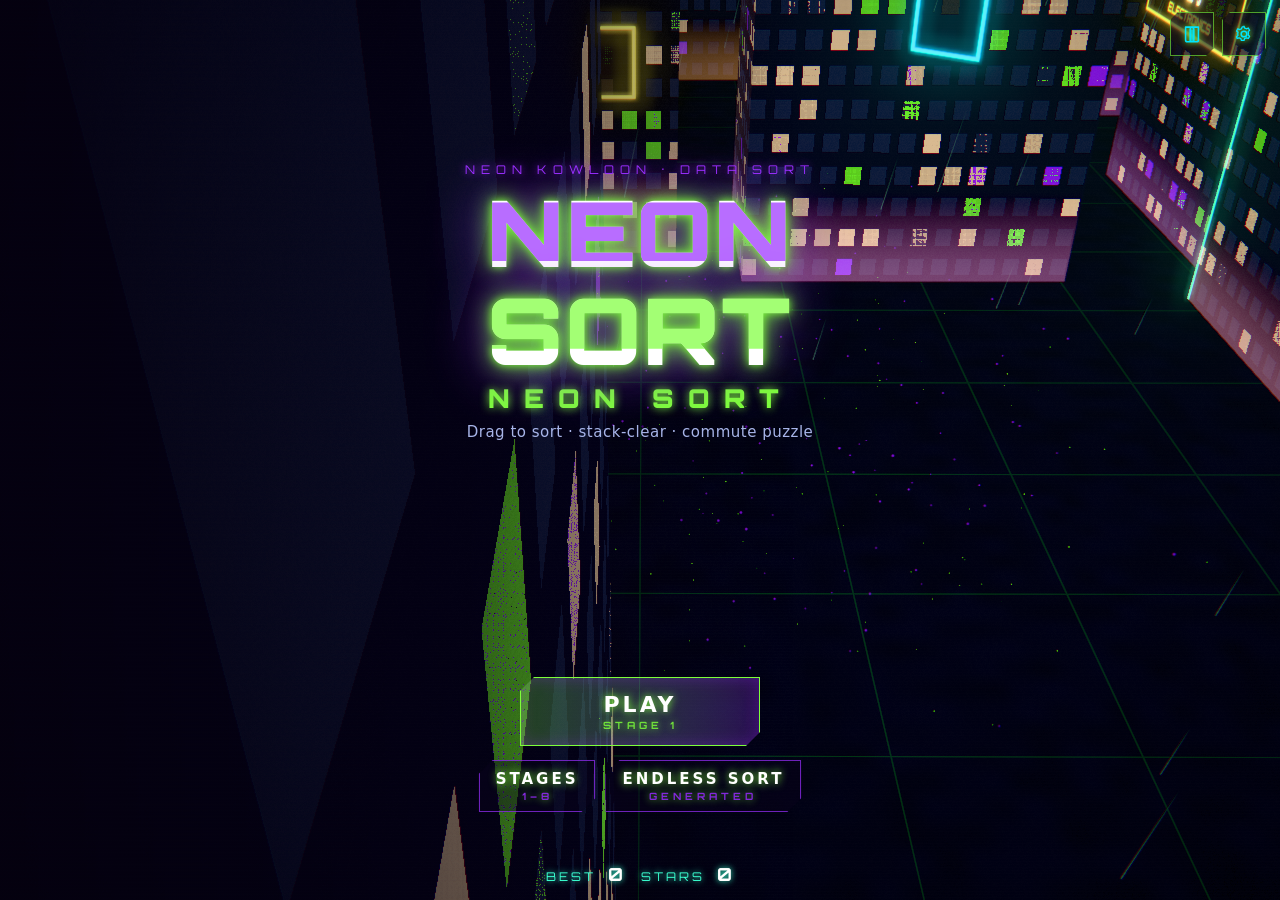
==== index.html @ 16c8d574 "fix: call stage.render so WebGL canvas is not black Root cause of 開唔到試唔到: game loop never invoked st" ====
<!DOCTYPE html>
<html lang="zh-Hant-HK">
<head>
<meta charset="utf-8">
<meta name="viewport" content="width=device-width, initial-scale=1, maximum-scale=1, user-scalable=no, viewport-fit=cover">
<meta name="robots" content="noindex,nofollow">
<meta name="googlebot" content="noindex,nofollow">
<meta name="theme-color" content="#05010f">
<meta name="description" content="霓虹歸位 NEON SORT — 3D 賽博朋克分類／堆疊混合休閒解謎。3D cyberpunk sort / stack hybrid-casual puzzle.">
<title data-i18n="doc.title">NEON SORT</title>
<link rel="icon" href="data:image/svg+xml,%3Csvg xmlns=%22http://www.w3.org/2000/svg%22 viewBox=%220 0 32 32%22%3E%3Crect width=%2232%22 height=%2232%22 fill=%22%2305010f%22/%3E%3Crect x=%226%22 y=%228%22 width=%226%22 height=%2216%22 rx=%221%22 fill=%22none%22 stroke=%22%2300e5ff%22 stroke-width=%222%22/%3E%3Crect x=%2213%22 y=%2212%22 width=%226%22 height=%2212%22 rx=%221%22 fill=%22none%22 stroke=%22%23ff2bd6%22 stroke-width=%222%22/%3E%3Crect x=%2220%22 y=%226%22 width=%226%22 height=%2218%22 rx=%221%22 fill=%22none%22 stroke=%22%23ffe600%22 stroke-width=%222%22/%3E%3C/svg%3E">
<link rel="stylesheet" href="./vendor/cyber-kit/ui/hud.css?v=0.3.16">
<link rel="stylesheet" href="./css/game.css?v=0.3.16">
<script type="importmap">
{
  "imports": {
    "three": "./vendor/cyber-kit/three/three.module.min.js",
    "three/addons/": "./vendor/cyber-kit/three/addons/",
    "cyber-kit": "./vendor/cyber-kit/kit.js",
    "cyber-kit/": "./vendor/cyber-kit/"
  }
}
</script>
</head>
<body class="in-menu">
<canvas id="scene"></canvas>
<div id="fx-flash"></div>
<div id="scanlines"></div>

<div id="hud" class="hidden">
  <div class="hud-panel hud-left">
    <div class="stat"><div class="label" data-i18n="hud.stage"></div><div class="value big" id="hud-stage">1</div></div>
    <div class="stat"><div class="label" data-i18n="hud.moves"></div><div class="value" id="hud-moves">0</div></div>
  </div>
  <div class="hud-panel hud-right">
    <div class="stat"><div class="label" data-i18n="hud.score"></div><div class="value" id="hud-score">0</div></div>
  </div>
  <div class="hud-buttons top">
    <button id="btn-mute" class="icon-btn" data-i18n-attr="title:muteTip,aria-label:muteTip">
      <svg class="ico-on" viewBox="0 0 24 24"><path d="M4 9h4l5-4v14l-5-4H4z"/><path d="M16 8.5a5 5 0 0 1 0 7M18.5 6a8.5 8.5 0 0 1 0 12" fill="none" stroke-width="2"/></svg>
      <svg class="ico-off" viewBox="0 0 24 24"><path d="M4 9h4l5-4v14l-5-4H4z"/><path d="M16 9l6 6M22 9l-6 6" fill="none" stroke-width="2"/></svg>
    </button>
    <button id="btn-pause" class="icon-btn" data-i18n-attr="title:pauseTip,aria-label:pauseTip"><svg viewBox="0 0 24 24"><rect x="6" y="5" width="4" height="14"/><rect x="14" y="5" width="4" height="14"/></svg></button>
  </div>
  <div class="hud-actions">
    <button class="neon-btn ghost tiny" id="btn-undo" data-no-input><span data-i18n="undo"></span><small>1×</small></button>
    <button class="neon-btn ghost tiny" id="btn-restart-hud" data-no-input><span data-i18n="restart"></span><small data-i18n="restartS"></small></button>
  </div>
  <div id="demo-tag" class="demo-tag hidden" data-i18n="kit.demo"></div>
  <div id="fps" class="fps hidden">-- FPS</div>
</div>

<div id="screen-start" class="screen hero menu-home">
  <div class="menu-top">
    <div class="menu-top-left"><button type="button" class="menu-icon-btn hidden" id="btn-arcade-menu" data-i18n-attr="title:kit.arcadeMenu,aria-label:kit.arcadeMenu"></button></div>
    <div class="menu-top-right"></div>
  </div>
  <div class="menu-body">
    <div class="menu-mid">
      <div class="menu-brand">
        <div class="kicker" data-i18n="kicker"></div>
        <h1 class="title glitch" data-i18n="title">霓虹歸位</h1>
        <div class="title-en" data-i18n="titleEn"></div>
        <p class="tagline" data-i18n="tagline"></p>
        <div id="start-trial" class="trial-note hidden"></div>
      </div>
      <div class="menu-cta">
        <button class="neon-btn" id="btn-play"><span data-i18n="play">開始</span><small data-i18n="playS">STAGE 1</small></button>
        <div class="menu-sec">
          <button class="neon-btn ghost" id="btn-stages"><span data-i18n="stages">揀關卡</span><small data-i18n="stagesS">1–8</small></button>
          <button class="neon-btn ghost" id="btn-endless"><span data-i18n="endless">無盡歸位</span><small data-i18n="endlessS">GENERATED</small></button>
        </div>
      </div>
    </div>
    <div class="menu-meta">
      <div class="hi-line"><span data-i18n="best"></span> <b id="start-best">0</b>　<span data-i18n="stars"></span> <b id="start-stars">0</b></div>
    </div>
  </div>
</div>

<div id="screen-stages" class="screen hidden">
  <div class="panel wide">
    <h2 class="title2" data-i18n="stages">揀關卡</h2>
    <div class="stage-grid" id="stage-grid"></div>
    <button class="neon-btn ghost" id="btn-stages-back"><span data-i18n="menu"></span><small data-i18n="menuS"></small></button>
  </div>
</div>

<div id="screen-pause" class="screen hidden">
  <div class="panel small">
    <h2 class="title2 glitch" data-i18n="paused">已暫停</h2>
    <div class="title-en" data-i18n="pausedS"></div>
    <button class="neon-btn" id="btn-resume"><span data-i18n="resume"></span><small data-i18n="resumeS"></small></button>
    <button class="neon-btn ghost" id="btn-restart"><span data-i18n="restart"></span><small data-i18n="restartS"></small></button>
    <button class="neon-btn ghost" id="btn-quit"><span data-i18n="quit"></span><small data-i18n="quitS"></small></button>
  </div>
</div>

<div id="screen-over" class="screen hidden">
  <div class="panel">
    <h2 class="title2 glitch" data-i18n="over">過關</h2>
    <div class="title-en" data-i18n="overS"></div>
    <div class="hi-line"><span data-i18n="score"></span> <b id="over-score">0</b>　<span data-i18n="best"></span> <b id="over-best">0</b></div>
    <div class="hi-line"><span data-i18n="hud.moves"></span> <b id="over-moves">0</b>　<span id="over-stars">★★★</span></div>
    <p class="tagline" data-i18n="overNote"></p>
    <button class="neon-btn" id="btn-next"><span data-i18n="next"></span><small data-i18n="nextS"></small></button>
    <button class="neon-btn ghost" id="btn-retry"><span data-i18n="retry"></span><small data-i18n="retryS"></small></button>
    <button class="neon-btn ghost" id="btn-menu"><span data-i18n="menu"></span><small data-i18n="menuS"></small></button>
  </div>
</div>

<script type="module" src="./js/main.js"></script>
</body>
</html>
---- vendor/cyber-kit/ui/hud.css ----
/* cyber-kit HUD + screens. Neon colours come from CSS vars --c1 --c2 --c3 (ThemeController keeps them in sync). */
@font-face {
  font-family: 'Orbitron';
  src: url('../fonts/Orbitron.woff2') format('woff2');
  font-weight: 400 900;
  font-display: swap;
}
:root {
  --c1: #00f0ff;
  --c2: #ff2bd6;
  --c3: #fff35c;
  --bg: #05010f;
  --font: 'Orbitron', 'Noto Sans TC', 'Noto Sans CJK TC', 'PingFang HK', 'Microsoft JhengHei', 'Heiti TC', system-ui, sans-serif;
  --font-zh: 'Noto Sans TC', 'Noto Sans CJK TC', 'PingFang HK', 'Microsoft JhengHei', 'Heiti TC', system-ui, sans-serif;
}
* { box-sizing: border-box; }
html, body {
  margin: 0; height: 100%; overflow: hidden; background: var(--bg);
  color: #e8f6ff; font-family: var(--font);
  -webkit-user-select: none; user-select: none; -webkit-tap-highlight-color: transparent;
  touch-action: none; overscroll-behavior: none;
}
#scene { position: fixed; inset: 0; width: 100%; height: 100%; display: block; }
.hidden { display: none !important; }

#fx-flash { position: fixed; inset: 0; pointer-events: none; opacity: 0; mix-blend-mode: screen; z-index: 3; }
#scanlines {
  position: fixed; inset: 0; pointer-events: none; z-index: 4; opacity: .18;
  background: repeating-linear-gradient(to bottom, rgba(255,255,255,.04) 0 1px, transparent 1px 3px);
}

/* ---------- HUD ---------- */
#hud { position: fixed; inset: 0; pointer-events: none; z-index: 5; }
.hud-panel {
  position: absolute; top: max(16px, env(safe-area-inset-top)); display: flex; gap: 22px;
  padding: 12px 18px 12px 18px;
  background: linear-gradient(135deg, rgba(10,4,30,.62), rgba(10,4,30,.28));
  border: 1px solid color-mix(in srgb, var(--c1) 55%, transparent);
  box-shadow: 0 0 18px color-mix(in srgb, var(--c1) 30%, transparent), inset 0 0 22px color-mix(in srgb, var(--c1) 10%, transparent);
  backdrop-filter: blur(4px);
  clip-path: polygon(0 0, calc(100% - 14px) 0, 100% 14px, 100% 100%, 14px 100%, 0 calc(100% - 14px));
}
.hud-left { left: max(16px, env(safe-area-inset-left)); }
.hud-right { right: max(16px, env(safe-area-inset-right)); border-color: color-mix(in srgb, var(--c2) 55%, transparent);
  box-shadow: 0 0 18px color-mix(in srgb, var(--c2) 30%, transparent), inset 0 0 22px color-mix(in srgb, var(--c2) 10%, transparent);
  clip-path: polygon(14px 0, 100% 0, 100% calc(100% - 14px), calc(100% - 14px) 100%, 0 100%, 0 14px); }
.stat { min-width: 86px; }
.label { font-family: var(--font-zh); font-size: 12px; letter-spacing: 2px; color: color-mix(in srgb, var(--c1) 80%, white); opacity: .9; }
.label span { font-family: 'Orbitron', sans-serif; font-size: 9px; letter-spacing: 2px; opacity: .7; margin-left: 4px; }
.hud-right .label { color: color-mix(in srgb, var(--c2) 75%, white); }
.value { font-size: 22px; font-weight: 700; letter-spacing: 2px; color: #fff; text-shadow: 0 0 6px var(--c1), 0 0 16px var(--c1); font-variant-numeric: tabular-nums; }
.value.big { font-size: 32px; font-weight: 900; }
.hud-right .value { text-shadow: 0 0 6px var(--c2), 0 0 16px var(--c2); }
.value.bump { animation: bump .28s ease-out; }
@keyframes bump { 0% { transform: scale(1.35); filter: brightness(1.8);} 100% { transform: scale(1);} }

.hud-center { position: absolute; top: max(18px, env(safe-area-inset-top)); left: 50%; transform: translateX(-50%); width: min(360px, 40vw); text-align: center; }
.level-progress { padding: 8px 14px 10px; background: rgba(10,4,30,.45); border: 1px solid color-mix(in srgb, var(--c3) 45%, transparent); backdrop-filter: blur(3px);
  clip-path: polygon(10px 0, calc(100% - 10px) 0, 100% 50%, calc(100% - 10px) 100%, 10px 100%, 0 50%); }
.lp-head { display: flex; justify-content: space-between; font-size: 11px; letter-spacing: 2px; margin-bottom: 6px; color: color-mix(in srgb, var(--c3) 85%, white); font-family: var(--font-zh); }
.lp-head em { font-style: normal; font-family: 'Orbitron', sans-serif; font-size: 9px; opacity: .7; margin-left: 4px; }
#hud-progress-text { font-family: 'Orbitron', sans-serif; font-weight: 700; }
.lp-bar { position: relative; height: 8px; background: rgba(255,255,255,.07); overflow: hidden; }
.lp-fill { position: absolute; inset: 0 auto 0 0; width: 0%; background: linear-gradient(90deg, var(--c1), var(--c2)); box-shadow: 0 0 12px var(--c2); transition: width .35s cubic-bezier(.2,.9,.3,1.2); }
.lp-ticks { position: absolute; inset: 0; display: flex; }
.lp-ticks i { flex: 1; border-right: 2px solid rgba(5,1,15,.85); }
.lp-ticks i:last-child { border-right: 0; }
.combo { margin-top: 8px; font-size: 13px; font-weight: 900; letter-spacing: 3px; color: var(--c3); text-shadow: 0 0 8px var(--c3); opacity: 0; transform: scale(.8); transition: opacity .2s, transform .2s; }
.combo.on { opacity: 1; transform: scale(1); }
.combo.pop { animation: comboPop .3s ease-out; }
@keyframes comboPop { 0% { transform: scale(1.5);} 100% { transform: scale(1);} }
.combo-x { opacity: .8; font-size: 10px; }
.combo-bar { width: 120px; height: 3px; margin: 4px auto 0; background: rgba(255,255,255,.1); }
#hud-combo-fill { height: 100%; width: 100%; background: var(--c3); box-shadow: 0 0 8px var(--c3); }

.hud-buttons { position: absolute; right: max(16px, env(safe-area-inset-right)); bottom: max(16px, env(safe-area-inset-bottom)); display: flex; gap: 10px; pointer-events: auto; }
.icon-btn { width: 44px; height: 44px; padding: 10px; background: rgba(10,4,30,.55); border: 1px solid color-mix(in srgb, var(--c1) 60%, transparent); cursor: pointer;
  box-shadow: 0 0 10px color-mix(in srgb, var(--c1) 35%, transparent); transition: transform .1s, box-shadow .2s;
  clip-path: polygon(8px 0, 100% 0, 100% calc(100% - 8px), calc(100% - 8px) 100%, 0 100%, 0 8px); }
.icon-btn:hover { box-shadow: 0 0 18px var(--c1); transform: translateY(-1px); }
.icon-btn svg { width: 100%; height: 100%; fill: var(--c1); stroke: var(--c1); filter: drop-shadow(0 0 3px var(--c1)); }
.icon-btn .ico-off { display: none; }
.icon-btn.muted .ico-on { display: none; }
.icon-btn.muted .ico-off { display: block; }
.icon-btn.muted svg { fill: #ff4d6d; stroke: #ff4d6d; filter: drop-shadow(0 0 3px #ff4d6d); }
.demo-tag { position: absolute; left: 50%; bottom: max(22px, env(safe-area-inset-bottom)); transform: translateX(-50%); font-size: 12px; letter-spacing: 4px; color: var(--c3); text-shadow: 0 0 8px var(--c3); padding: 6px 14px; border: 1px solid color-mix(in srgb, var(--c3) 50%, transparent); background: rgba(10,4,30,.4); animation: blink 1.6s infinite; }
@keyframes blink { 50% { opacity: .45; } }
.fps { position: absolute; left: max(16px, env(safe-area-inset-left)); bottom: max(16px, env(safe-area-inset-bottom)); font-size: 11px; letter-spacing: 2px; color: var(--c1); opacity: .75; }

/* score popups */
#popups { position: fixed; inset: 0; pointer-events: none; z-index: 6; overflow: hidden; }
.popup { position: absolute; transform: translate(-50%, -50%); font-weight: 900; font-size: 22px; color: #fff; letter-spacing: 1px; white-space: nowrap;
  text-shadow: 0 0 6px var(--c3), 0 0 14px var(--c3), 0 0 24px var(--c2); animation: popup 1s ease-out forwards; }
.popup small { font-size: 12px; color: var(--c3); margin-left: 4px; }
@keyframes popup { 0% { opacity: 0; transform: translate(-50%, -30%) scale(.6);} 15% { opacity: 1; transform: translate(-50%, -60%) scale(1.15);} 100% { opacity: 0; transform: translate(-50%, -260%) scale(1);} }

/* banner */
.banner { position: fixed; left: 0; right: 0; top: 34%; text-align: center; z-index: 7; pointer-events: none; }
@keyframes bannerIn { 0% { opacity: 0; transform: scaleX(2.2) scaleY(.2); filter: blur(8px);} 10% { opacity: 1; transform: scale(1); filter: blur(0);} 80% { opacity: 1;} 100% { opacity: 0; transform: translateY(-30px);} }
.banner-sub { font-size: 16px; letter-spacing: 12px; color: var(--c3); text-shadow: 0 0 10px var(--c3); }
.banner-main { position: relative; display: inline-block; font-family: var(--font-zh); font-size: clamp(48px, 9vw, 104px); font-weight: 900; color: #fff; letter-spacing: 8px;
  text-shadow: 0 0 10px var(--c1), 0 0 30px var(--c1), 0 0 60px var(--c2); }
.banner-note { margin-top: 4px; font-family: var(--font-zh); font-size: 16px; letter-spacing: 4px; color: color-mix(in srgb, var(--c1) 70%, white); text-shadow: 0 0 8px var(--c1); }
.banner::before { content: ''; position: absolute; left: 0; right: 0; top: 50%; height: 140px; transform: translateY(-50%); z-index: -1;
  background: linear-gradient(90deg, transparent, rgba(5,1,20,.65) 25%, rgba(5,1,20,.65) 75%, transparent); border-top: 1px solid color-mix(in srgb, var(--c1) 50%, transparent); border-bottom: 1px solid color-mix(in srgb, var(--c2) 50%, transparent); }

/* ---------- Screens ---------- */
.screen { position: fixed; inset: 0; z-index: 10; display: flex; align-items: center; justify-content: center; padding: 20px;
  background: radial-gradient(ellipse at center, rgba(5,1,15,.25) 0%, rgba(5,1,15,.72) 70%, rgba(5,1,15,.9) 100%); }
#screen-start { background: linear-gradient(90deg, rgba(5,1,15,.88) 0%, rgba(5,1,15,.55) 38%, rgba(5,1,15,0) 62%); justify-content: flex-start; padding-left: clamp(20px, 7vw, 120px); }
.panel { position: relative; max-width: 520px; width: 100%; text-align: center; padding: 34px 34px 28px;
  background: linear-gradient(160deg, rgba(14,6,40,.78), rgba(6,2,20,.62)); border: 1px solid color-mix(in srgb, var(--c1) 50%, transparent);
  box-shadow: 0 0 40px color-mix(in srgb, var(--c1) 22%, transparent), inset 0 0 40px color-mix(in srgb, var(--c2) 10%, transparent);
  backdrop-filter: blur(6px);
  clip-path: polygon(0 0, calc(100% - 26px) 0, 100% 26px, 100% 100%, 26px 100%, 0 calc(100% - 26px)); animation: panelIn .5s ease-out; }
#screen-start .panel { text-align: left; background: transparent; border: 0; box-shadow: none; backdrop-filter: none; clip-path: none; padding: 0; }
.panel.small { max-width: 380px; }
@keyframes panelIn { from { opacity: 0; transform: translateY(16px) scale(.98);} to { opacity: 1; transform: none; } }
.kicker { font-size: 12px; letter-spacing: 6px; color: var(--c2); text-shadow: 0 0 8px var(--c2); margin-bottom: 6px; }
.kicker.danger { color: #ff3b5c; text-shadow: 0 0 10px #ff3b5c; }
.title { position: relative; margin: 0; font-family: var(--font-zh); font-weight: 900; font-size: clamp(64px, 11vw, 132px); line-height: 1.02; letter-spacing: 10px; color: #fff;
  text-shadow: 0 0 8px var(--c1), 0 0 24px var(--c1), 0 0 60px var(--c2); }
.title2 { position: relative; margin: 0; font-family: var(--font-zh); font-weight: 900; font-size: clamp(44px, 8vw, 72px); letter-spacing: 8px; color: #fff; text-shadow: 0 0 8px var(--c1), 0 0 24px var(--c1), 0 0 50px var(--c2); }
.title2.danger { text-shadow: 0 0 8px #ff3b5c, 0 0 24px #ff3b5c, 0 0 50px #ff00aa; }
.title-en { font-size: clamp(16px, 2.4vw, 26px); font-weight: 900; letter-spacing: 14px; color: var(--c1); text-shadow: 0 0 10px var(--c1); margin: 4px 0 14px; }
.tagline { font-family: var(--font-zh); font-size: 15px; line-height: 1.7; color: #b9c8ff; max-width: 420px; margin: 0 0 22px; opacity: .9; }
.glitch::before, .glitch::after { content: attr(data-text); position: absolute; left: 0; top: 0; width: 100%; height: 100%; pointer-events: none; text-shadow: none; }
#screen-start .glitch::before, #screen-start .glitch::after { width: auto; }
.glitch::before { color: var(--c2); opacity: .7; animation: glitchA 3.2s infinite steps(1); clip-path: inset(10% 0 60% 0); }
.glitch::after { color: var(--c1); opacity: .7; animation: glitchB 2.7s infinite steps(1); clip-path: inset(55% 0 15% 0); }
@keyframes glitchA { 0%, 88%, 100% { transform: none; opacity: 0;} 89% { transform: translate(-6px, -2px); opacity: .8;} 92% { transform: translate(5px, 1px); clip-path: inset(30% 0 40% 0);} 95% { transform: translate(-3px, 0); opacity: .6; } }
@keyframes glitchB { 0%, 82%, 100% { transform: none; opacity: 0;} 83% { transform: translate(6px, 2px); opacity: .8;} 86% { transform: translate(-4px, -1px); clip-path: inset(70% 0 5% 0);} 90% { transform: translate(2px, 0); opacity: .6;} }

.neon-btn { display: flex; flex-direction: column; align-items: center; gap: 2px; min-width: 240px; margin: 10px auto 0; padding: 14px 28px; cursor: pointer; pointer-events: auto;
  font-family: var(--font-zh); font-size: 22px; font-weight: 900; letter-spacing: 6px; color: #fff;
  background: linear-gradient(90deg, color-mix(in srgb, var(--c1) 26%, transparent), color-mix(in srgb, var(--c2) 26%, transparent));
  border: 1px solid var(--c1); box-shadow: 0 0 16px color-mix(in srgb, var(--c1) 60%, transparent), inset 0 0 16px color-mix(in srgb, var(--c2) 30%, transparent);
  text-shadow: 0 0 8px var(--c1); transition: transform .12s, box-shadow .2s, filter .2s;
  clip-path: polygon(14px 0, 100% 0, 100% calc(100% - 14px), calc(100% - 14px) 100%, 0 100%, 0 14px); }
#screen-start .neon-btn { margin: 0; }
.neon-btn small { font-family: 'Orbitron', sans-serif; font-size: 10px; letter-spacing: 4px; color: var(--c1); opacity: .85; font-weight: 700; }
.neon-btn:hover, .neon-btn:focus-visible { transform: translateY(-2px); filter: brightness(1.25); box-shadow: 0 0 30px var(--c1), inset 0 0 22px color-mix(in srgb, var(--c2) 45%, transparent); outline: none; }
.neon-btn:active { transform: translateY(1px) scale(.98); }
.neon-btn.ghost { background: rgba(10,4,30,.4); border-color: color-mix(in srgb, var(--c2) 70%, transparent); box-shadow: 0 0 10px color-mix(in srgb, var(--c2) 35%, transparent); font-size: 17px; padding: 10px 24px; }
.neon-btn.ghost small { color: var(--c2); }
.neon-btn.ck-glow-btn { min-width: 200px; font-size: 14px; padding: 8px 20px; letter-spacing: .14em; }
#screen-start .neon-btn { animation: pulseBtn 2.2s ease-in-out infinite; }
@keyframes pulseBtn { 50% { box-shadow: 0 0 34px var(--c1), inset 0 0 24px color-mix(in srgb, var(--c2) 45%, transparent); } }
.controls { margin-top: 24px; font-family: var(--font-zh); font-size: 13px; line-height: 2.1; color: #aab8e8; }
kbd { display: inline-block; min-width: 24px; padding: 1px 6px; margin: 0 2px; font-family: 'Orbitron', sans-serif; font-size: 11px; text-align: center; color: var(--c1);
  border: 1px solid color-mix(in srgb, var(--c1) 55%, transparent); background: rgba(0,240,255,.06); box-shadow: 0 0 6px color-mix(in srgb, var(--c1) 30%, transparent); border-radius: 3px; }
.touch-hint { opacity: .75; }
.hi-line { margin-top: 14px; font-size: 12px; letter-spacing: 3px; color: var(--c3); text-shadow: 0 0 6px var(--c3); }
.hi-line b { font-size: 18px; margin-left: 6px; color: #fff; }
.newrecord { display: inline-block; margin: 0 0 12px; padding: 4px 14px; font-family: var(--font-zh); font-weight: 900; letter-spacing: 4px; color: #1a0a00; background: var(--c3); box-shadow: 0 0 20px var(--c3); animation: blink .8s infinite; }
.results { display: grid; grid-template-columns: 1fr 1fr; gap: 10px; margin: 8px 0 12px; }
.results div { padding: 10px 6px; background: rgba(255,255,255,.04); border: 1px solid color-mix(in srgb, var(--c1) 30%, transparent); }
.results span { display: block; font-family: var(--font-zh); font-size: 12px; letter-spacing: 3px; color: #9fb0e0; }
.results b { font-size: 26px; color: #fff; text-shadow: 0 0 10px var(--c1); font-variant-numeric: tabular-nums; }
.death-reason { font-family: var(--font-zh); font-size: 13px; letter-spacing: 3px; color: #ff6b85; margin-bottom: 8px; }

.loading { position: fixed; inset: 0; z-index: 20; display: flex; align-items: center; justify-content: center; background: var(--bg); transition: opacity .6s; }
.loading.done { opacity: 0; pointer-events: none; }
.ld-text { font-size: 14px; letter-spacing: 6px; color: var(--c1); text-shadow: 0 0 10px var(--c1); animation: blink 1s infinite; }
.err { position: fixed; left: 50%; top: 50%; transform: translate(-50%,-50%); z-index: 30; max-width: 90vw; padding: 20px; font-family: var(--font-zh); background: #200010; border: 1px solid #ff3b5c; color: #ffd0da; }

@media (max-width: 760px) {
  .hud-panel { gap: 12px; padding: 8px 12px; top: max(10px, env(safe-area-inset-top)); }
  .hud-left { left: 8px; } .hud-right { right: 8px; }
  .stat { min-width: 58px; }
  .value { font-size: 16px; } .value.big { font-size: 22px; }
  .label { font-size: 10px; letter-spacing: 1px; } .label span { display: none; }
  .hud-center { top: auto; bottom: max(70px, calc(env(safe-area-inset-bottom) + 64px)); width: 70vw; }
  #screen-start { justify-content: center; padding-left: 20px; background: radial-gradient(ellipse at center, rgba(5,1,15,.45), rgba(5,1,15,.85)); }
  #screen-start .panel { text-align: center; }
  #screen-start .neon-btn { margin: 0 auto; }
  .tagline { margin: 0 auto 18px; }
  .controls { font-size: 12px; }
  .demo-tag { bottom: auto; top: calc(max(10px, env(safe-area-inset-top)) + 72px); font-size: 10px; letter-spacing: 3px; padding: 4px 10px; }
}

/* ---------- cyber-kit additions ---------- */
.ck-toast { position: fixed; left: 50%; bottom: calc(max(24px, env(safe-area-inset-bottom)) + 70px); transform: translate(-50%, 10px); z-index: 25; pointer-events: none;
  padding: 10px 18px; font-family: var(--font-zh); font-size: 14px; letter-spacing: 2px; color: #fff; white-space: nowrap;
  background: rgba(10,4,30,.85); border: 1px solid color-mix(in srgb, var(--c1) 60%, transparent); box-shadow: 0 0 18px color-mix(in srgb, var(--c1) 35%, transparent);
  clip-path: polygon(10px 0, 100% 0, 100% calc(100% - 10px), calc(100% - 10px) 100%, 0 100%, 0 10px); opacity: 0; transition: opacity .25s, transform .25s; }
.ck-toast.in { opacity: 1; transform: translate(-50%, 0); }
.ck-toast.out { opacity: 0; transform: translate(-50%, -8px); }
.ck-modal { z-index: 30; background: rgba(5,1,15,.72); }
.ck-modal .tagline { margin: 6px auto 16px; }
.ck-adsim { position: fixed; inset: 0; z-index: 100; display: flex; flex-direction: column; align-items: center; justify-content: center; gap: 14px;
  background: repeating-linear-gradient(45deg, #111 0 20px, #161616 20px 40px); color: #ddd; font-family: var(--font-zh); letter-spacing: 3px; text-align: center; }
.ck-adsim b { font-family: 'Orbitron', sans-serif; font-size: 42px; color: #fff; }
.ck-adsim small { opacity: .6; font-size: 12px; }
.ck-err { position: fixed; left: 50%; top: 50%; transform: translate(-50%,-50%); z-index: 30; max-width: 90vw; padding: 20px; font-family: var(--font-zh); background: #200010; border: 1px solid #ff3b5c; color: #ffd0da; }
.screen.hero { background: linear-gradient(90deg, rgba(5,1,15,.88) 0%, rgba(5,1,15,.55) 38%, rgba(5,1,15,0) 62%); justify-content: flex-start; padding-left: clamp(20px, 7vw, 120px); }
.screen.hero .panel { text-align: left; background: transparent; border: 0; box-shadow: none; backdrop-filter: none; clip-path: none; padding: 0; }
.screen.hero .neon-btn { margin: 0; animation: pulseBtn 2.2s ease-in-out infinite; }
.link-row { margin-top: 14px; font-family: var(--font-zh); font-size: 12px; letter-spacing: 2px; }
.link-row a { color: color-mix(in srgb, var(--c1) 70%, white); text-decoration: none; opacity: .75; pointer-events: auto; }
.link-row a:hover { opacity: 1; text-decoration: underline; }
@media (max-width: 760px) {
  .screen.hero { justify-content: center; padding-left: 20px; background: radial-gradient(ellipse at center, rgba(5,1,15,.45), rgba(5,1,15,.85)); }
  .screen.hero .panel { text-align: center; }
  .screen.hero .neon-btn { margin: 0 auto; }
}

/* ---- v0.2.0: language toggle + English-mode typography ---- */
.lang-btn { min-width: 44px; height: 44px; padding: 0 10px; background: rgba(10,4,30,.55); border: 1px solid color-mix(in srgb, var(--c1) 60%, transparent); color: #fff; cursor: pointer; pointer-events: auto;
  font-family: var(--font-zh), 'Orbitron', sans-serif; font-weight: 700; font-size: 15px; letter-spacing: 1px; text-shadow: 0 0 6px var(--c1); clip-path: polygon(6px 0, 100% 0, 100% calc(100% - 6px), calc(100% - 6px) 100%, 0 100%, 0 6px); }
.lang-btn:hover, .lang-btn:focus-visible { filter: brightness(1.3); outline: none; box-shadow: inset 0 0 12px var(--c1); }
.lang-corner { position: fixed; top: max(14px, env(safe-area-inset-top)); right: max(14px, env(safe-area-inset-right)); z-index: 30; }
html[data-lang="en"] .title, html[data-lang="en"] .title2, html[data-lang="en"] .banner-main { letter-spacing: 3px; font-family: 'Orbitron', var(--font-zh), sans-serif; }
html[data-lang="en"] .neon-btn span { letter-spacing: 3px; }
html[data-lang="en"] .label, html[data-lang="en"] .tagline, html[data-lang="en"] .controls { letter-spacing: .5px; }

/* ---- v0.3.9: unified home menu layout ----
   Top-left: house (hub). Top-right: book + gear (privacy/lang folded into sheets).
   Brand mid-high + CTA mid-low via flex stack (fixed gap, no overlap). Meta: bottom. */
.menu-home {
  display: flex; /* no !important — must yield to .hidden */
  flex-direction: column;
  align-items: stretch;
  justify-content: stretch !important;
  padding: 0 !important;
  padding-left: 0 !important;
  gap: 0;
  overflow-x: hidden;
  overflow-y: auto;
  overscroll-behavior: contain;
  -webkit-overflow-scrolling: touch;
  touch-action: manipulation; /* taps on Start must fire; pan-y was swallowing clicks */
  /* keep .screen { position:fixed; inset:0 } — do NOT set relative (collapses height) */
}
/* Dismiss start/home: must win over .menu-home { display:flex } */
.hidden,
.menu-home.hidden,
#screen-start.hidden,
.screen.menu-home.hidden,
.screen.hidden {
  display: none !important;
  pointer-events: none !important;
  visibility: hidden !important;
}
.menu-top {
  position: absolute;
  top: 0; left: 0; right: 0;
  flex: 0 0 auto;
  display: flex;
  flex-wrap: nowrap;
  align-items: flex-start;
  justify-content: space-between;
  gap: 10px;
  width: 100%;
  padding: max(12px, env(safe-area-inset-top)) max(14px, env(safe-area-inset-right)) 8px max(14px, env(safe-area-inset-left));
  pointer-events: none;
  z-index: 3;
  box-sizing: border-box;
}
.menu-top-left, .menu-top-right {
  display: flex;
  flex-wrap: wrap;
  align-items: center;
  gap: 8px;
  pointer-events: auto;
}
/* Arcade Menu stays top-left — never full-width / reordered to centre */
.menu-top-left {
  flex: 0 1 auto;
  justify-content: flex-start;
  max-width: min(70vw, 420px);
  order: 0 !important;
  width: auto !important;
}
.menu-top-right {
  flex: 0 0 auto;
  justify-content: flex-end;
  margin-left: auto;
  order: 0 !important;
  max-width: none;
}
.menu-top .neon-btn {
  margin: 0 !important;
  min-width: 0;
  animation: none !important;
  font-size: 13px;
  padding: 8px 14px;
  letter-spacing: 3px;
}
.menu-top .neon-btn small { font-size: 8px; letter-spacing: 2px; }
.menu-privacy {
  font-family: var(--font-zh);
  font-size: 12px;
  letter-spacing: 2px;
  color: color-mix(in srgb, var(--c1) 70%, white);
  text-decoration: none;
  opacity: .75;
  pointer-events: auto;
  padding: 8px 4px;
}
.menu-privacy:hover { opacity: 1; text-decoration: underline; }
.menu-chip {
  display: inline-flex;
  align-items: center;
  gap: 6px;
  padding: 6px 12px;
  font-size: 11px;
  letter-spacing: 2px;
  color: var(--c3);
  text-shadow: 0 0 6px var(--c3);
  border: 1px solid color-mix(in srgb, var(--c3) 45%, transparent);
  background: rgba(10, 4, 30, .45);
  clip-path: polygon(6px 0, 100% 0, 100% calc(100% - 6px), calc(100% - 6px) 100%, 0 100%, 0 6px);
}
.menu-chip b { font-size: 14px; color: #fff; font-family: 'Orbitron', sans-serif; }

/* Full-viewport body (v0.3.14)
   Order: brand mid-high → short intro → BREATHING mid (3D preview) → Start lower → hi-score bottom.
   Control / how-to copy never on home (book How-to only). */
.menu-body {
  position: absolute;
  inset: 0;
  display: block;
  text-align: center;
  width: auto;
  max-width: none;
  margin: 0;
  padding: 0;
  box-sizing: border-box;
  pointer-events: auto;
}
.menu-home.hero .menu-body { text-align: center; }
.menu-mid {
  --menu-brand-top: max(72px, calc(env(safe-area-inset-top, 0px) + 18vh));
  /* room under CTA for bottom hi-score line */
  --menu-cta-bottom: max(88px, calc(env(safe-area-inset-bottom, 0px) + 72px));
  position: absolute;
  inset: 0;
  left: 0; top: 0; right: 0; bottom: 0;
  display: flex;
  flex-direction: column;
  align-items: center;
  justify-content: flex-start;
  gap: 0;
  text-align: center;
  width: auto;
  max-width: none;
  margin: 0;
  padding:
    var(--menu-brand-top)
    16px
    var(--menu-cta-bottom);
  box-sizing: border-box;
  z-index: 1;
  pointer-events: none;
  transform: none;
}
.menu-brand {
  position: relative;
  left: auto; top: auto;
  transform: none;
  margin: 0;
  flex: 0 0 auto;
  max-width: min(560px, calc(100% - 32px));
  width: min(560px, calc(100% - 32px));
  text-align: center;
  pointer-events: auto;
  z-index: 1;
}
.menu-home .menu-brand .title {
  font-size: clamp(44px, 7.5vw, 92px);
  line-height: 1.06;
  letter-spacing: 6px;
}
html[data-lang="en"] .menu-home .menu-brand .title { letter-spacing: 2px; }
.menu-brand .kicker { margin-bottom: 6px; }
.menu-brand .title { margin: 0; }
.menu-brand .title-en { margin: 4px auto 8px; }
.menu-brand .tagline,
.menu-brand .subtitle { margin-left: auto; margin-right: auto; }
/* Short intro only — keep under title, leave mid-screen free */
.menu-brand .tagline {
  margin-top: 8px; margin-bottom: 0; opacity: .9;
  max-width: 420px; line-height: 1.45;
  font-size: clamp(13px, 1.7vw, 15px);
  display: -webkit-box;
  -webkit-box-orient: vertical;
  -webkit-line-clamp: 3;
  overflow: hidden;
}
.menu-brand .subtitle { margin-top: 4px; margin-bottom: 0; }
.menu-brand .trial-note,
.menu-brand .trial-tag { margin: 10px auto 0; }

/* Start / enter: LOWER screen — margin-top:auto opens mid breathing space for 3D preview */
.menu-cta {
  position: relative;
  left: auto; top: auto;
  transform: none;
  display: flex;
  flex-direction: column;
  align-items: center;
  gap: 12px;
  width: min(520px, calc(100% - 32px));
  max-width: min(520px, calc(100% - 32px));
  margin: auto 0 0; /* top auto → sinks to lower band */
  flex: 0 0 auto;
  pointer-events: auto;
  z-index: 2;
}
.menu-cta .neon-btn { margin: 0 auto; }
.menu-cta .neon-btn + .neon-btn { margin-top: 0 !important; }
.menu-cta .mode-row,
.menu-cta .btn-row,
.menu-cta .menu-btns,
.menu-cta .mode-list,
.menu-cta .game-grid {
  width: 100%;
  margin: 0 auto;
  justify-content: center;
}
.menu-cta .menu-btns { align-items: stretch; width: fit-content; max-width: 100%; }
.menu-cta .menu-sec {
  display: flex;
  flex-wrap: wrap;
  gap: 10px;
  justify-content: center;
  width: 100%;
  margin-top: 2px;
}
.menu-cta .menu-sec .neon-btn {
  animation: none !important;
  min-width: 0;
  font-size: 15px;
  padding: 9px 16px;
}
.menu-home:has(.menu-cta .game-grid) .menu-cta,
.menu-home:has(.menu-cta .mode-list) .menu-cta,
.menu-home:has(.menu-cta .mode-row) .menu-cta {
  width: min(560px, calc(100% - 28px));
  max-width: min(560px, calc(100% - 28px));
}
/* Dense grids still sit in the lower band; slightly less bottom pad so cards clear hi-line */
.menu-home:has(.menu-cta .game-grid) .menu-mid,
.menu-home:has(.menu-cta .mode-list) .menu-mid {
  --menu-cta-bottom: max(72px, calc(env(safe-area-inset-bottom, 0px) + 56px));
}

/* Bottom-most: hi-score / chips only — never control hints */
.menu-meta {
  position: absolute;
  left: 50%;
  transform: translateX(-50%);
  bottom: max(14px, env(safe-area-inset-bottom));
  flex: 0 0 auto;
  margin: 0;
  padding: 0 clamp(16px, 4vw, 32px);
  max-width: min(560px, 100%);
  width: max-content;
  box-sizing: border-box;
  display: flex;
  flex-direction: column;
  align-items: center;
  text-align: center;
  pointer-events: none;
  z-index: 0;
}
.menu-meta .hi-line,
.menu-meta .menu-chip {
  margin-left: auto;
  margin-right: auto;
  text-align: center !important;
  max-width: min(560px, 100%);
  width: 100%;
  margin-top: 0;
}
/* Force-hide every home control / how-to blurb (book How-to owns these) */
.menu-home .menu-meta .controls,
.menu-home .menu-meta .controls-hint,
.menu-home .menu-meta .touch-hint,
.menu-home .menu-meta .keys-hint,
.menu-home .menu-meta .howto-blurb,
.menu-home .menu-body > .controls,
.menu-home .menu-mid .controls {
  display: none !important;
  visibility: hidden !important;
  height: 0 !important;
  overflow: hidden !important;
  margin: 0 !important;
  padding: 0 !important;
}
.menu-meta .link-row { display: none; }
.menu-home #btn-arcade-menu { margin-top: 0; animation: none; }

@media (max-width: 760px) {
  .menu-home {
    background: radial-gradient(ellipse at center, rgba(5,1,15,.45), rgba(5,1,15,.85)) !important;
  }
  .menu-top {
    flex-wrap: nowrap;
    row-gap: 0;
  }
  .menu-top-left {
    max-width: min(62vw, 280px);
  }
  .menu-top .neon-btn { font-size: 11px; padding: 7px 10px; letter-spacing: 2px; }
  .menu-mid {
    --menu-brand-top: max(64px, calc(env(safe-area-inset-top, 0px) + 14vh));
    --menu-cta-bottom: max(80px, calc(env(safe-area-inset-bottom, 0px) + 64px));
    padding-left: 14px; padding-right: 14px;
  }
  .menu-brand { max-width: min(520px, calc(100% - 28px)); width: min(520px, calc(100% - 28px)); }
  .menu-cta { max-width: min(520px, calc(100% - 28px)); width: min(520px, calc(100% - 28px)); }
  .menu-home .menu-brand .title { font-size: clamp(40px, 11vw, 72px); }
  .menu-cta .menu-btns, .menu-cta .menu-btns .neon-btn { width: 100%; min-width: 0; }
  .menu-cta .mode-row .neon-btn,
  .menu-cta .btn-row .neon-btn { min-width: 0; flex: 1; }
}
@media (max-height: 560px) and (min-width: 761px) {
  .menu-mid {
    --menu-brand-top: max(48px, 12vh);
    --menu-cta-bottom: max(64px, calc(env(safe-area-inset-bottom, 0px) + 48px));
  }
  .menu-home .menu-brand .title { font-size: clamp(36px, 6vw, 64px); }
}

/* v0.3.7 start-screen dismiss — last in file so nothing re-flexes a .hidden screen */
#screen-start.hidden,
.menu-home.hidden,
.screen.hidden {
  display: none !important;
  pointer-events: none !important;
  visibility: hidden !important;
  opacity: 0 !important;
}

/* v0.3.9 — icon top bar + howto tabs + settings sheet */
.menu-home.ck-iconbar .menu-top-right > .menu-privacy,
.menu-home.ck-iconbar .menu-top-right > a.menu-privacy,
.menu-home.ck-iconbar .menu-top-right > .lang-btn,
.menu-home.ck-iconbar .menu-top-right > #btn-lang,
.ck-bar-hide { display: none !important; }

/* v0.3.15: leftover floating top chrome (EN/mute/gear corner, body-mounted icons)
   must never appear. House/book/gear live inside #screen-start/.menu-home only. */
#corner-btns,
.corner-btns,
body > .menu-icon-btn,
body > #btn-howto,
body > #btn-settings-home {
  display: none !important;
}



.menu-icon-btn {
  appearance: none; -webkit-appearance: none;
  width: 44px; height: 44px; min-width: 44px; min-height: 44px;
  padding: 9px; margin: 0;
  display: inline-flex; align-items: center; justify-content: center;
  cursor: pointer; pointer-events: auto; flex: 0 0 auto;
  background: rgba(10,4,30,.55);
  border: 1px solid color-mix(in srgb, var(--c1, #00e5ff) 60%, transparent);
  box-shadow: 0 0 10px color-mix(in srgb, var(--c1, #00e5ff) 35%, transparent);
  clip-path: polygon(8px 0, 100% 0, 100% calc(100% - 8px), calc(100% - 8px) 100%, 0 100%, 0 8px);
  transition: transform .1s, box-shadow .2s, filter .2s;
  color: var(--c1, #00e5ff);
  font-size: 0; line-height: 0; /* never show fallback text glyphs */
  -webkit-text-fill-color: transparent;
}
.menu-icon-btn:hover, .menu-icon-btn:focus-visible {
  transform: translateY(-1px); filter: brightness(1.25);
  box-shadow: 0 0 18px var(--c1, #00e5ff); outline: none;
}
.menu-icon-btn:active { transform: translateY(1px) scale(.96); }
.menu-icon-btn .menu-ico,
.menu-icon-btn svg {
  width: 22px; height: 22px; display: block; flex: 0 0 auto;
  overflow: visible;
  filter: drop-shadow(0 0 3px var(--c1, #00e5ff));
}
/* outline icons only — never fill the whole glyph into a solid square */
.menu-icon-btn svg,
.menu-icon-btn svg * {
  fill: none !important;
}
.menu-top-left .menu-icon-btn { color: var(--c2); border-color: color-mix(in srgb, var(--c2) 55%, transparent);
  box-shadow: 0 0 10px color-mix(in srgb, var(--c2) 30%, transparent); }
.menu-top-left .menu-icon-btn .menu-ico,
.menu-top-left .menu-icon-btn svg { filter: drop-shadow(0 0 3px var(--c2, #ff2bd6)); }
.menu-top-left .menu-icon-btn:hover { box-shadow: 0 0 18px var(--c2); }
.menu-top .neon-btn.menu-icon-btn,
.menu-top .menu-icon-btn.neon-btn {
  min-width: 44px; font-size: 0; padding: 9px; letter-spacing: 0; animation: none !important;
}
.menu-howto.menu-icon-btn { text-decoration: none; opacity: 1; font-size: 0; padding: 9px; }

.ck-howto .ck-howto-panel,
.ck-settings .ck-settings-panel {
  max-width: min(520px, 94vw);
  max-height: min(82vh, 680px);
  display: flex; flex-direction: column; align-items: stretch;
  padding-bottom: 18px;
}
.ck-howto-title, .ck-settings-title { font-size: clamp(26px, 5.5vw, 38px) !important; margin-bottom: 6px !important; }
.ck-tabs {
  display: flex; gap: 6px; justify-content: center; flex-wrap: wrap;
  margin: 4px 0 8px;
}
.ck-tab {
  appearance: none; border: 1px solid color-mix(in srgb, var(--c1) 45%, transparent);
  background: rgba(10,4,30,.45); color: color-mix(in srgb, var(--c1) 80%, white);
  font-family: var(--font-zh); font-size: 12px; letter-spacing: 2px;
  padding: 7px 14px; cursor: pointer;
  clip-path: polygon(6px 0, 100% 0, 100% calc(100% - 6px), calc(100% - 6px) 100%, 0 100%, 0 6px);
}
.ck-tab.on {
  background: color-mix(in srgb, var(--c1) 22%, transparent);
  border-color: var(--c1); color: #fff;
  box-shadow: 0 0 12px color-mix(in srgb, var(--c1) 40%, transparent);
  text-shadow: 0 0 6px var(--c1);
}
.ck-howto-scroll {
  overflow-y: auto; -webkit-overflow-scrolling: touch;
  max-height: min(48vh, 400px);
  margin: 4px 0 14px; padding: 4px 6px 8px;
  text-align: left;
}
.ck-tab-panel {
  font-family: var(--font-zh, "Noto Sans TC", sans-serif);
  font-size: 13px; line-height: 1.65; color: rgba(255,255,255,.88);
}
.ck-tab-panel.hidden { display: none !important; }
.ck-howto-sec { margin-bottom: 14px; }
.ck-howto-h {
  margin: 0 0 6px; font-family: 'Orbitron', sans-serif; font-size: 11px; letter-spacing: 3px;
  color: var(--c3, #fff35c); text-shadow: 0 0 8px var(--c3, #fff35c);
}
.ck-howto-body, .ck-tab-panel {
  font-family: var(--font-zh, "Noto Sans TC", sans-serif);
  font-size: 13px; line-height: 1.65; color: rgba(255,255,255,.88);
}
.ck-howto-body kbd, .ck-tab-panel kbd {
  display: inline-block; min-width: 1.2em; padding: 1px 5px; margin: 0 2px;
  border: 1px solid color-mix(in srgb, var(--c1,#00e5ff) 55%, transparent);
  border-radius: 4px; font-family: 'Orbitron', monospace; font-size: 10px; letter-spacing: 1px;
  color: var(--c1, #00e5ff); background: rgba(0,20,40,.45);
}
.ck-howto-body ul, .ck-tab-panel ul { margin: 4px 0 0 1.1em; padding: 0; }
.ck-howto-body li, .ck-tab-panel li { margin: 3px 0; }
.ck-howto-body b, .ck-tab-panel b { color: #fff; font-weight: 700; }
.ck-howto-link { color: var(--c2); text-shadow: 0 0 6px var(--c2); }
.ck-howto-empty { opacity: .7; }

.ck-settings-body { margin: 8px 0 14px; text-align: left; }
.ck-set-row {
  display: flex; align-items: center; justify-content: space-between; gap: 12px;
  padding: 10px 4px; border-bottom: 1px solid color-mix(in srgb, var(--c1) 18%, transparent);
}
.ck-set-label {
  font-family: var(--font-zh); font-size: 13px; letter-spacing: 2px;
  color: color-mix(in srgb, var(--c1) 75%, white); flex: 1 1 auto;
}
.ck-set-ctrl { flex: 0 0 auto; display: flex; align-items: center; gap: 6px; }
.ck-seg { display: inline-flex; gap: 4px; }
.ck-seg button {
  appearance: none; min-width: 44px; padding: 7px 12px; cursor: pointer;
  font-family: var(--font-zh); font-size: 12px; letter-spacing: 1px; color: #cde;
  background: rgba(10,4,30,.5); border: 1px solid color-mix(in srgb, var(--c1) 40%, transparent);
  clip-path: polygon(5px 0, 100% 0, 100% calc(100% - 5px), calc(100% - 5px) 100%, 0 100%, 0 5px);
}
.ck-seg button.on {
  color: #fff; border-color: var(--c1);
  background: color-mix(in srgb, var(--c1) 22%, transparent);
  box-shadow: 0 0 10px color-mix(in srgb, var(--c1) 35%, transparent);
}
.ck-toggle {
  appearance: none; min-width: 72px; padding: 7px 12px; cursor: pointer;
  font-family: var(--font-zh); font-size: 12px; letter-spacing: 1px; color: #cde;
  background: rgba(10,4,30,.5); border: 1px solid color-mix(in srgb, var(--c2) 45%, transparent);
  clip-path: polygon(5px 0, 100% 0, 100% calc(100% - 5px), calc(100% - 5px) 100%, 0 100%, 0 5px);
}
.ck-toggle.on {
  color: #fff; border-color: var(--c2);
  background: color-mix(in srgb, var(--c2) 22%, transparent);
  box-shadow: 0 0 10px color-mix(in srgb, var(--c2) 35%, transparent);
}
.ck-slider {
  width: min(160px, 36vw); accent-color: var(--c1);
  height: 4px; cursor: pointer;
}
@media (max-width: 760px) {
  .menu-icon-btn { width: 40px; height: 40px; padding: 8px; }
  .ck-tab { font-size: 11px; padding: 6px 10px; letter-spacing: 1px; }
  .ck-tab-panel, .ck-howto-body { font-size: 12px; }
  .ck-set-label { font-size: 12px; letter-spacing: 1px; }
}
---- css/game.css ----
html, body { margin: 0; height: 100%; background: #05010f; overflow: hidden; touch-action: none; }
#scene { position: fixed; inset: 0; width: 100%; height: 100%; display: block; }
#fx-flash, #scanlines { pointer-events: none; }
.hud-panel { position: absolute; top: calc(12px + env(safe-area-inset-top)); z-index: 5; }
.hud-left { left: 12px; }
.hud-right { right: 64px; text-align: right; }
.stat .label { font-size: 11px; letter-spacing: 1px; color: #8a84ad; }
.stat .value { font-size: 20px; color: #00e5ff; text-shadow: 0 0 10px #00e5ff88; }
.stat .value.big { font-size: 26px; color: #ff2bd6; }
.hud-buttons.top { position: absolute; top: calc(12px + env(safe-area-inset-top)); right: 12px; display: flex; gap: 8px; z-index: 6; }
.hud-actions {
  position: absolute; left: 50%; transform: translateX(-50%);
  bottom: calc(18px + env(safe-area-inset-bottom)); z-index: 6;
  display: flex; gap: 10px;
}
.neon-btn.tiny { padding: 10px 16px; min-width: 0; }
.neon-btn.tiny span { font-size: 14px; }
.trial-note { margin-top: 8px; font-size: 12px; color: #ff7ae6; }
.stage-grid {
  display: grid; grid-template-columns: repeat(4, 1fr); gap: 10px;
  margin: 16px 0 20px;
}
.stage-btn {
  appearance: none; cursor: pointer;
  padding: 14px 8px; border-radius: 12px;
  border: 1px solid #00e5ff55; background: #0a0520ee; color: #e8e4ff;
  font: inherit;
}
.stage-btn b { display: block; font-size: 20px; color: #00e5ff; }
.stage-btn small { color: #ffe600; letter-spacing: 1px; }
.stage-btn.locked { opacity: 0.35; cursor: not-allowed; }
.stage-btn:not(.locked):hover { border-color: #ff2bd6; }
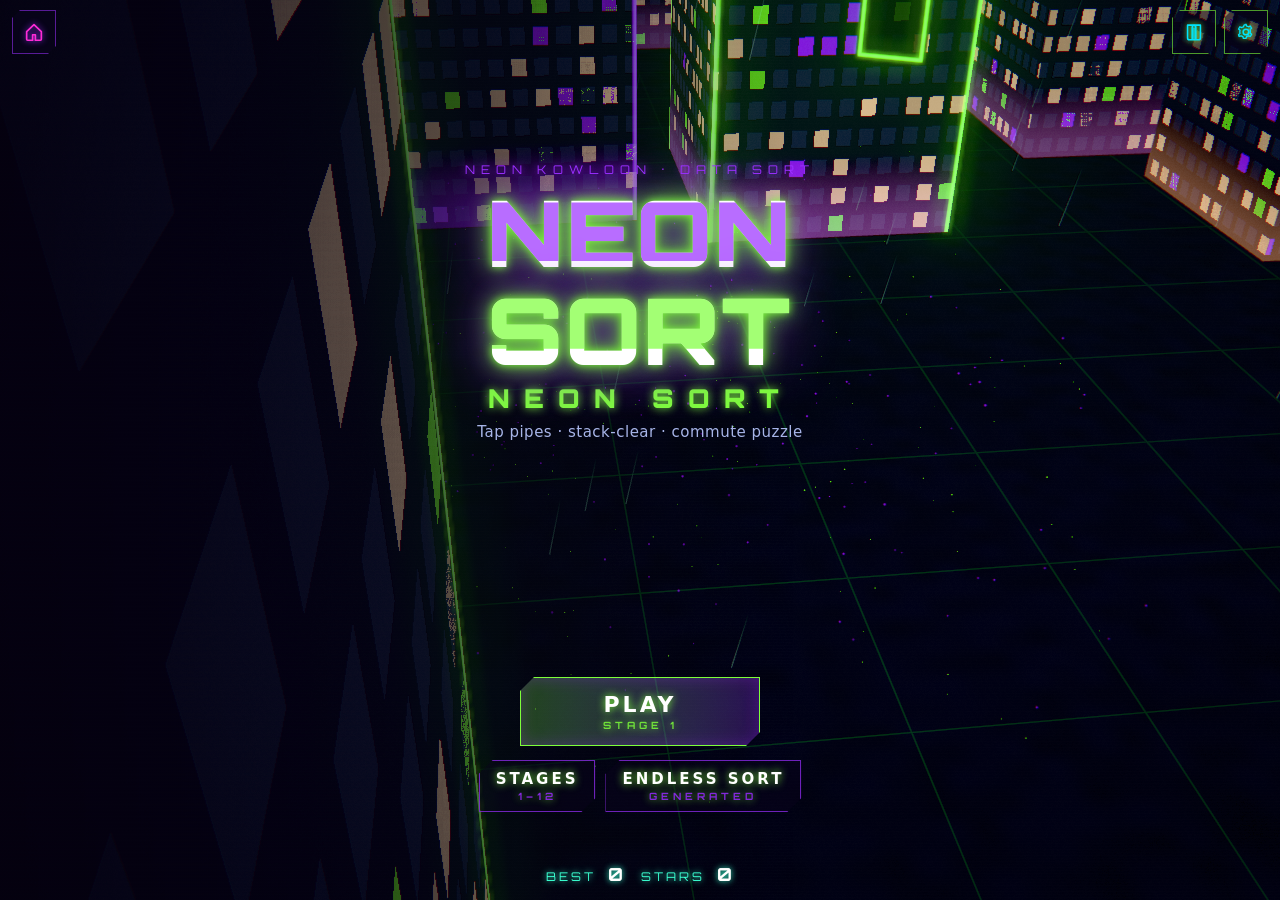
==== commit 48f4a928: "主頁頂部統一：返回主頁、玩法、齒輪同一行 三粒掣固定同一位置同尺寸，直接開遊戲都見到返回主頁。" ====
--- a/index.html
+++ b/index.html
@@ -9,7 +9,7 @@
 <meta name="description" content="霓虹歸位 NEON SORT — 3D 賽博朋克分類／堆疊混合休閒解謎。3D cyberpunk sort / stack hybrid-casual puzzle.">
 <title data-i18n="doc.title">NEON SORT</title>
 <link rel="icon" href="data:image/svg+xml,%3Csvg xmlns=%22http://www.w3.org/2000/svg%22 viewBox=%220 0 32 32%22%3E%3Crect width=%2232%22 height=%2232%22 fill=%22%2305010f%22/%3E%3Crect x=%226%22 y=%228%22 width=%226%22 height=%2216%22 rx=%221%22 fill=%22none%22 stroke=%22%2300e5ff%22 stroke-width=%222%22/%3E%3Crect x=%2213%22 y=%2212%22 width=%226%22 height=%2212%22 rx=%221%22 fill=%22none%22 stroke=%22%23ff2bd6%22 stroke-width=%222%22/%3E%3Crect x=%2220%22 y=%226%22 width=%226%22 height=%2218%22 rx=%221%22 fill=%22none%22 stroke=%22%23ffe600%22 stroke-width=%222%22/%3E%3C/svg%3E">
-<link rel="stylesheet" href="./vendor/cyber-kit/ui/hud.css?v=0.3.16">
+<link rel="stylesheet" href="./vendor/cyber-kit/ui/hud.css?v=0.3.17">
 <link rel="stylesheet" href="./css/game.css?v=0.3.16">
 <script type="importmap">
 {
@@ -52,7 +52,7 @@
 
 <div id="screen-start" class="screen hero menu-home">
   <div class="menu-top">
-    <div class="menu-top-left"><button type="button" class="menu-icon-btn hidden" id="btn-arcade-menu" data-i18n-attr="title:kit.arcadeMenu,aria-label:kit.arcadeMenu"></button></div>
+    <div class="menu-top-left"><button type="button" class="menu-icon-btn" id="btn-arcade-menu" data-i18n-attr="title:kit.arcadeMenu,aria-label:kit.arcadeMenu"></button></div>
     <div class="menu-top-right"></div>
   </div>
   <div class="menu-body">
--- a/vendor/cyber-kit/ui/hud.css
+++ b/vendor/cyber-kit/ui/hud.css
@@ -695,3 +695,52 @@
   .ck-tab-panel, .ck-howto-body { font-size: 12px; }
   .ck-set-label { font-size: 12px; letter-spacing: 1px; }
 }
+
+/* v0.3.17 — lock the same top icon bar on every game: home | howto | gear */
+.menu-home.ck-iconbar > .menu-top {
+  position: absolute !important;
+  top: 0 !important; left: 0 !important; right: 0 !important;
+  display: flex !important;
+  flex-wrap: nowrap !important;
+  align-items: center !important;
+  justify-content: space-between !important;
+  width: 100% !important;
+  max-width: none !important;
+  box-sizing: border-box !important;
+  margin: 0 !important;
+  padding: max(10px, env(safe-area-inset-top)) max(12px, env(safe-area-inset-right)) 0 max(12px, env(safe-area-inset-left)) !important;
+  gap: 8px !important;
+  z-index: 30 !important;
+  pointer-events: none !important;
+}
+.menu-home.ck-iconbar .menu-top-left,
+.menu-home.ck-iconbar .menu-top-right {
+  display: flex !important;
+  flex-wrap: nowrap !important;
+  align-items: center !important;
+  gap: 8px !important;
+  margin: 0 !important;
+  width: auto !important;
+  max-width: none !important;
+  pointer-events: auto !important;
+}
+.menu-home.ck-iconbar .menu-top-left { justify-content: flex-start !important; order: 0 !important; }
+.menu-home.ck-iconbar .menu-top-right { justify-content: flex-end !important; margin-left: auto !important; order: 1 !important; }
+.menu-home.ck-iconbar .menu-icon-btn,
+.menu-home.ck-iconbar #btn-arcade-menu,
+.menu-home.ck-iconbar #btn-howto,
+.menu-home.ck-iconbar #btn-settings-home {
+  width: 44px !important;
+  height: 44px !important;
+  min-width: 44px !important;
+  min-height: 44px !important;
+  max-width: 44px !important;
+  max-height: 44px !important;
+  padding: 9px !important;
+  margin: 0 !important;
+  flex: 0 0 44px !important;
+  display: inline-flex !important;
+  visibility: visible !important;
+  opacity: 1 !important;
+}
+.menu-home.ck-iconbar #btn-arcade-menu.hidden { display: inline-flex !important; }
--- a/css/game.css
+++ b/css/game.css
@@ -30,3 +30,12 @@
 .stage-btn small { color: #ffe600; letter-spacing: 1px; }
 .stage-btn.locked { opacity: 0.35; cursor: not-allowed; }
 .stage-btn:not(.locked):hover { border-color: #ff2bd6; }
+.stage-grid { grid-template-columns: repeat(4, minmax(0, 1fr)); }
+.hud-actions .neon-btn:disabled { opacity: 0.35; filter: grayscale(0.4); }
+.hint-toast {
+  position: fixed; left: 50%; top: 18%; transform: translateX(-50%);
+  z-index: 30; padding: 8px 14px; border-radius: 999px;
+  background: #0a0520ee; border: 1px solid #ff2bd688; color: #ffd6f5;
+  font-size: 13px; pointer-events: none; opacity: 0; transition: opacity .2s;
+}
+.hint-toast.show { opacity: 1; }
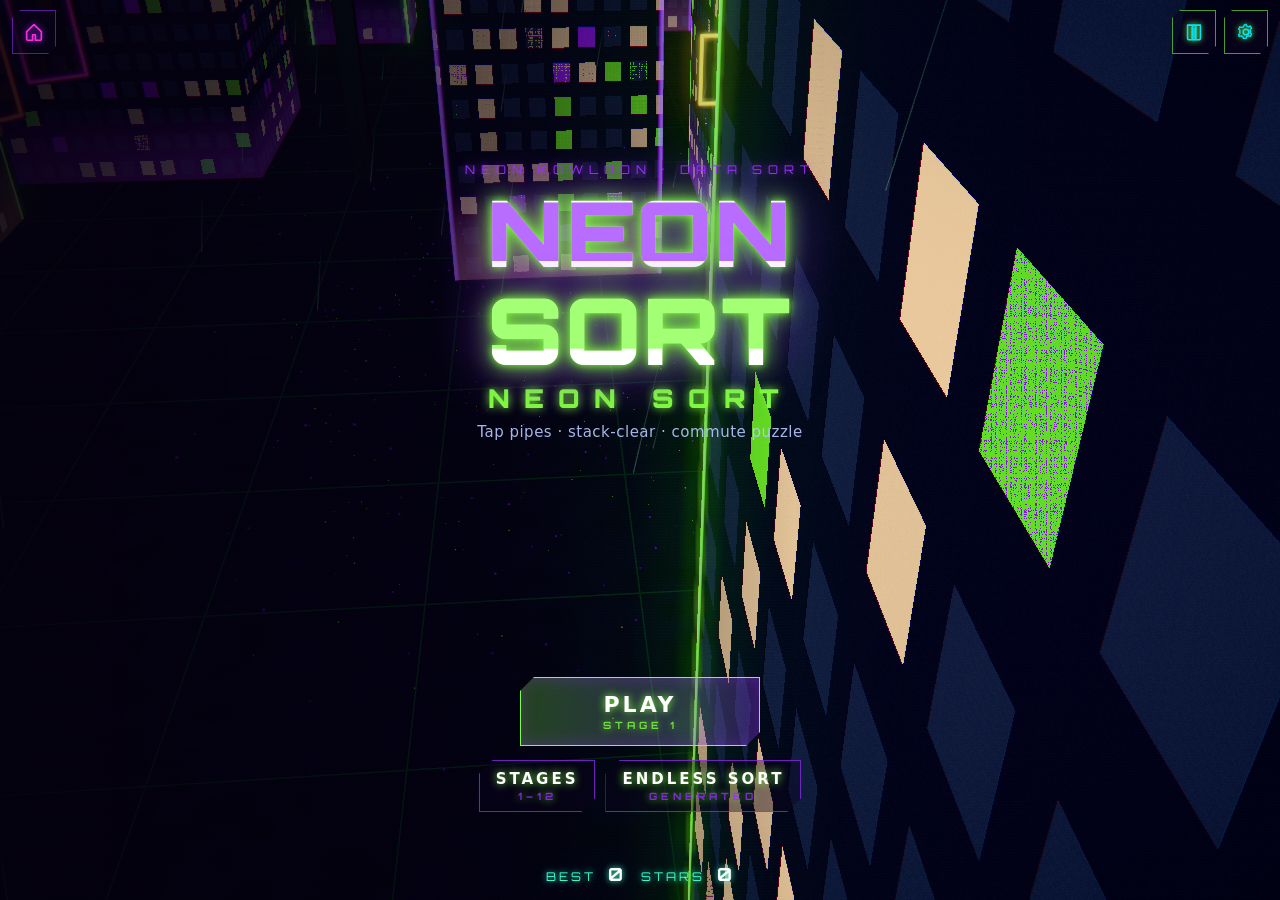
==== commit fc7d638c: "返回主頁改去真正街機大廳" ====
--- a/index.html
+++ b/index.html
@@ -16,7 +16,7 @@
   "imports": {
     "three": "./vendor/cyber-kit/three/three.module.min.js",
     "three/addons/": "./vendor/cyber-kit/three/addons/",
-    "cyber-kit": "./vendor/cyber-kit/kit.js",
+    "cyber-kit": "./vendor/cyber-kit/kit.js?v=0.3.18",
     "cyber-kit/": "./vendor/cyber-kit/"
   }
 }
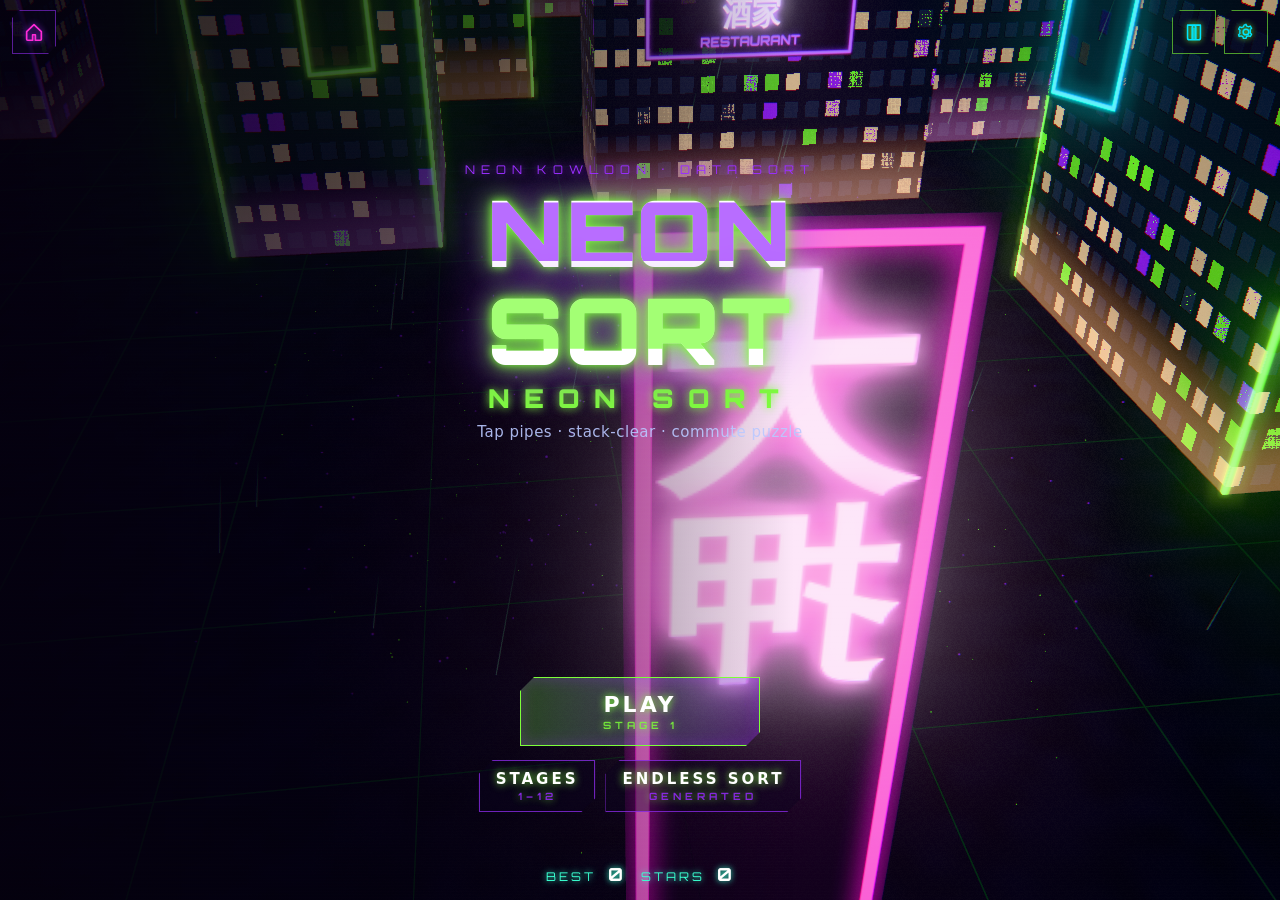
==== commit d6e8bbe2: "同步 cyber-kit v0.3.19；返回主頁去 arcade root" ====
--- a/index.html
+++ b/index.html
@@ -16,7 +16,7 @@
   "imports": {
     "three": "./vendor/cyber-kit/three/three.module.min.js",
     "three/addons/": "./vendor/cyber-kit/three/addons/",
-    "cyber-kit": "./vendor/cyber-kit/kit.js?v=0.3.18",
+    "cyber-kit": "./vendor/cyber-kit/kit.js?v=0.3.19",
     "cyber-kit/": "./vendor/cyber-kit/"
   }
 }
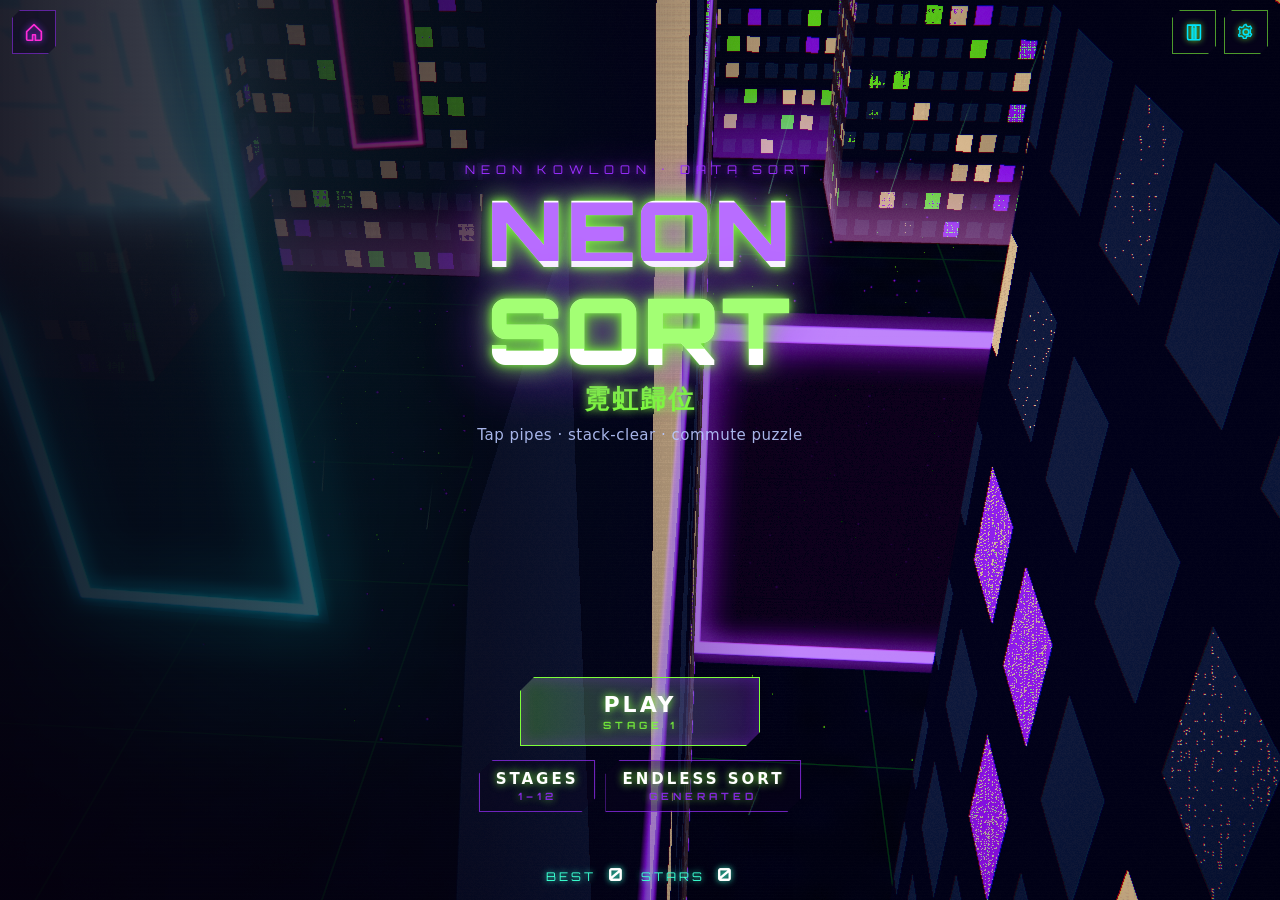
==== commit 3f2badc1: "修正中英文標題重複（首頁同暫停）；同步 kit 版本" ====
--- a/index.html
+++ b/index.html
@@ -10,7 +10,7 @@
 <title data-i18n="doc.title">NEON SORT</title>
 <link rel="icon" href="data:image/svg+xml,%3Csvg xmlns=%22http://www.w3.org/2000/svg%22 viewBox=%220 0 32 32%22%3E%3Crect width=%2232%22 height=%2232%22 fill=%22%2305010f%22/%3E%3Crect x=%226%22 y=%228%22 width=%226%22 height=%2216%22 rx=%221%22 fill=%22none%22 stroke=%22%2300e5ff%22 stroke-width=%222%22/%3E%3Crect x=%2213%22 y=%2212%22 width=%226%22 height=%2212%22 rx=%221%22 fill=%22none%22 stroke=%22%23ff2bd6%22 stroke-width=%222%22/%3E%3Crect x=%2220%22 y=%226%22 width=%226%22 height=%2218%22 rx=%221%22 fill=%22none%22 stroke=%22%23ffe600%22 stroke-width=%222%22/%3E%3C/svg%3E">
 <link rel="stylesheet" href="./vendor/cyber-kit/ui/hud.css?v=0.3.17">
-<link rel="stylesheet" href="./css/game.css?v=0.3.16">
+<link rel="stylesheet" href="./css/game.css?v=0.3.16b">
 <script type="importmap">
 {
   "imports": {
@@ -109,6 +109,6 @@
   </div>
 </div>
 
-<script type="module" src="./js/main.js"></script>
+<script type="module" src="./js/main.js?v=0.2.0b"></script>
 </body>
 </html>
--- a/css/game.css
+++ b/css/game.css
@@ -39,3 +39,6 @@
   font-size: 13px; pointer-events: none; opacity: 0; transition: opacity .2s;
 }
 .hint-toast.show { opacity: 1; }
+
+/* EN mode shows the Chinese name as the subtitle; Orbitron has no CJK glyphs. */
+html[data-lang="en"] .title-en { font-family: var(--font-zh); letter-spacing: 2px; }
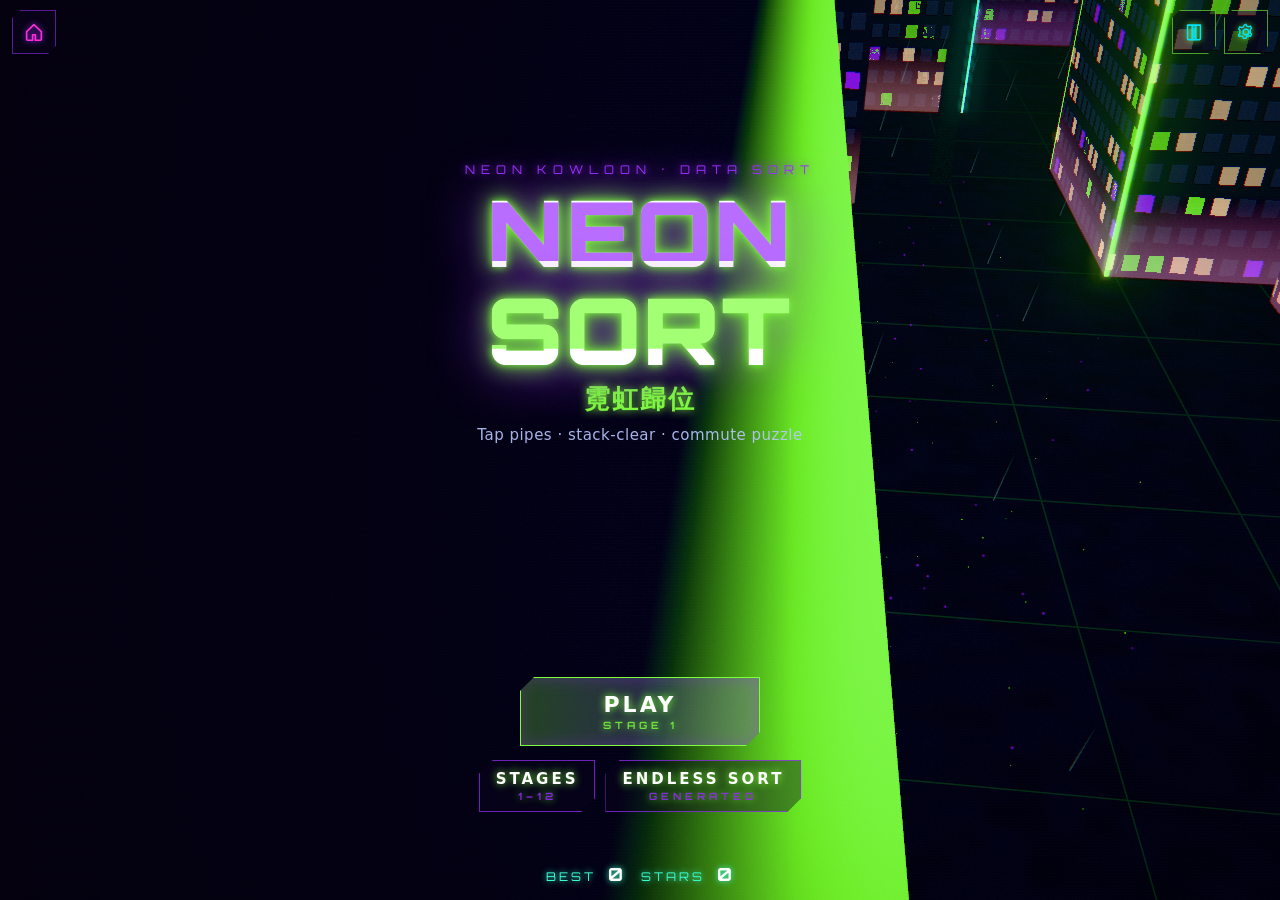
==== commit fbce653a: "套用共用 Loading 過場：開始／關卡／無盡掣" ====
--- a/index.html
+++ b/index.html
@@ -16,7 +16,7 @@
   "imports": {
     "three": "./vendor/cyber-kit/three/three.module.min.js",
     "three/addons/": "./vendor/cyber-kit/three/addons/",
-    "cyber-kit": "./vendor/cyber-kit/kit.js?v=0.3.19",
+    "cyber-kit": "./vendor/cyber-kit/kit.js?v=0.3.20",
     "cyber-kit/": "./vendor/cyber-kit/"
   }
 }
@@ -109,6 +109,6 @@
   </div>
 </div>
 
-<script type="module" src="./js/main.js?v=0.2.0b"></script>
+<script type="module" src="./js/main.js?v=0.2.0c"></script>
 </body>
 </html>
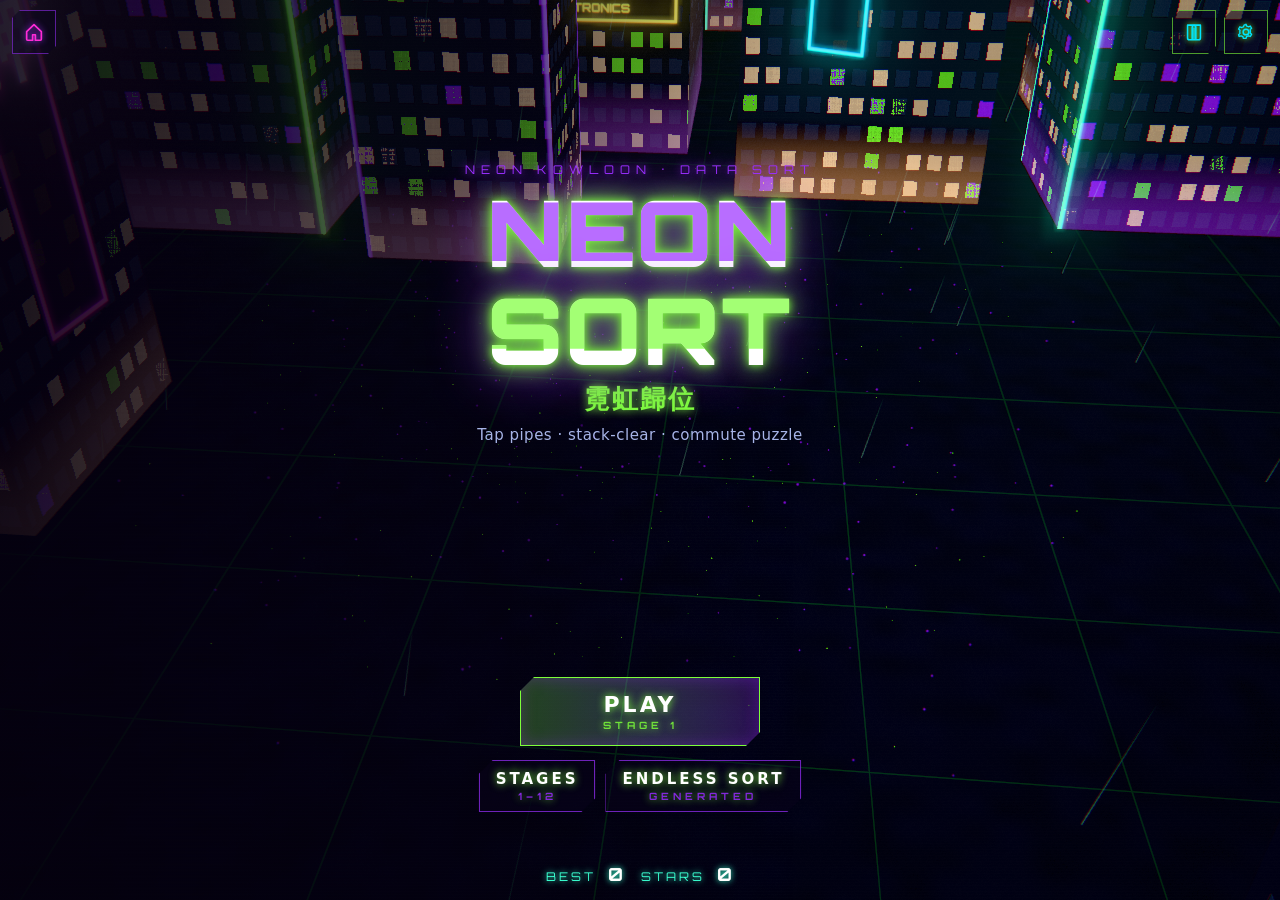
==== commit 485e58ec: "Loading 背景加強半透明同模糊" ====
--- a/index.html
+++ b/index.html
@@ -16,7 +16,7 @@
   "imports": {
     "three": "./vendor/cyber-kit/three/three.module.min.js",
     "three/addons/": "./vendor/cyber-kit/three/addons/",
-    "cyber-kit": "./vendor/cyber-kit/kit.js?v=0.3.20",
+    "cyber-kit": "./vendor/cyber-kit/kit.js?v=0.3.21",
     "cyber-kit/": "./vendor/cyber-kit/"
   }
 }
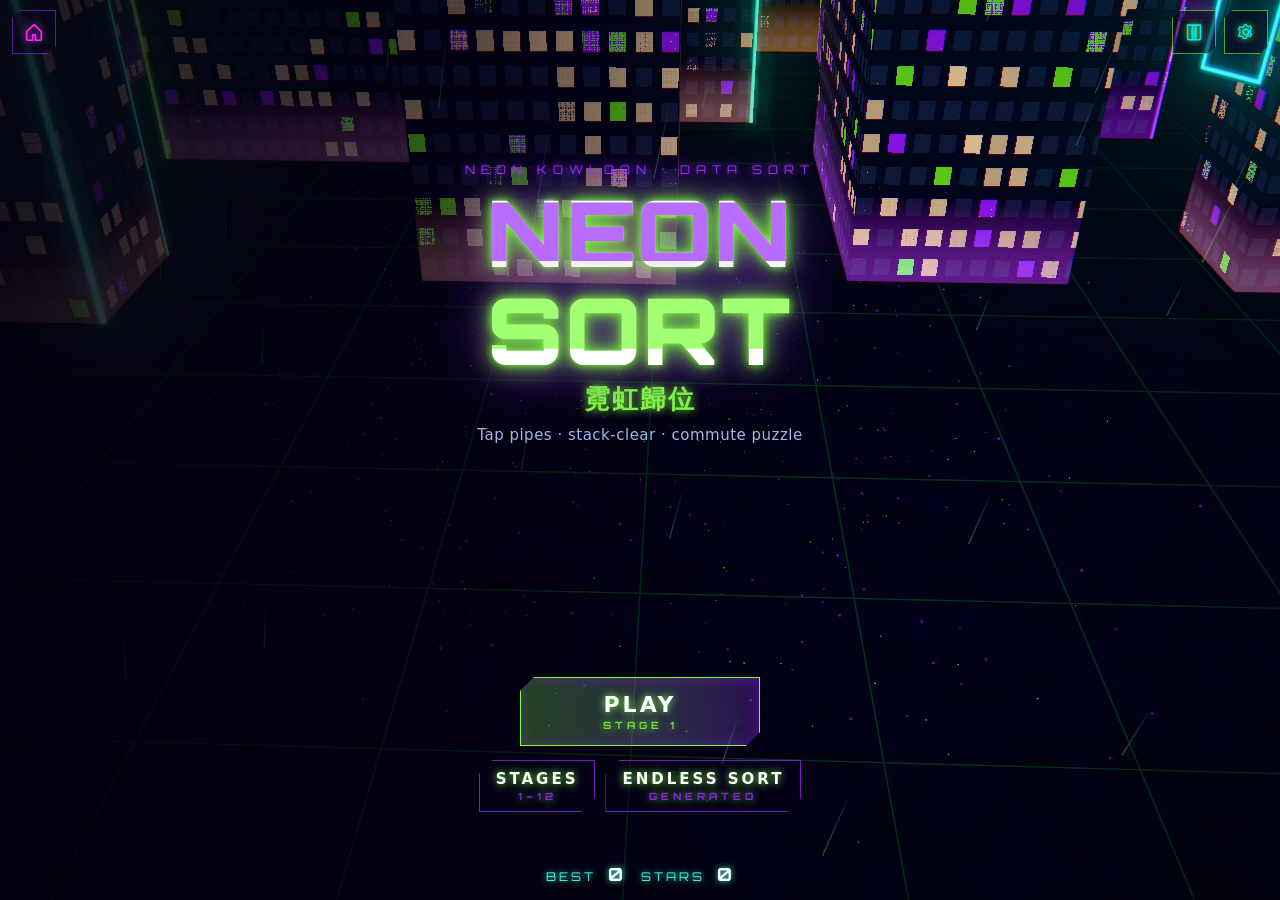
==== commit b2a7d884: "移除舊開場 Loading，統一用共用過場" ====
--- a/index.html
+++ b/index.html
@@ -16,7 +16,7 @@
   "imports": {
     "three": "./vendor/cyber-kit/three/three.module.min.js",
     "three/addons/": "./vendor/cyber-kit/three/addons/",
-    "cyber-kit": "./vendor/cyber-kit/kit.js?v=0.3.21",
+    "cyber-kit": "./vendor/cyber-kit/kit.js?v=0.3.22",
     "cyber-kit/": "./vendor/cyber-kit/"
   }
 }
